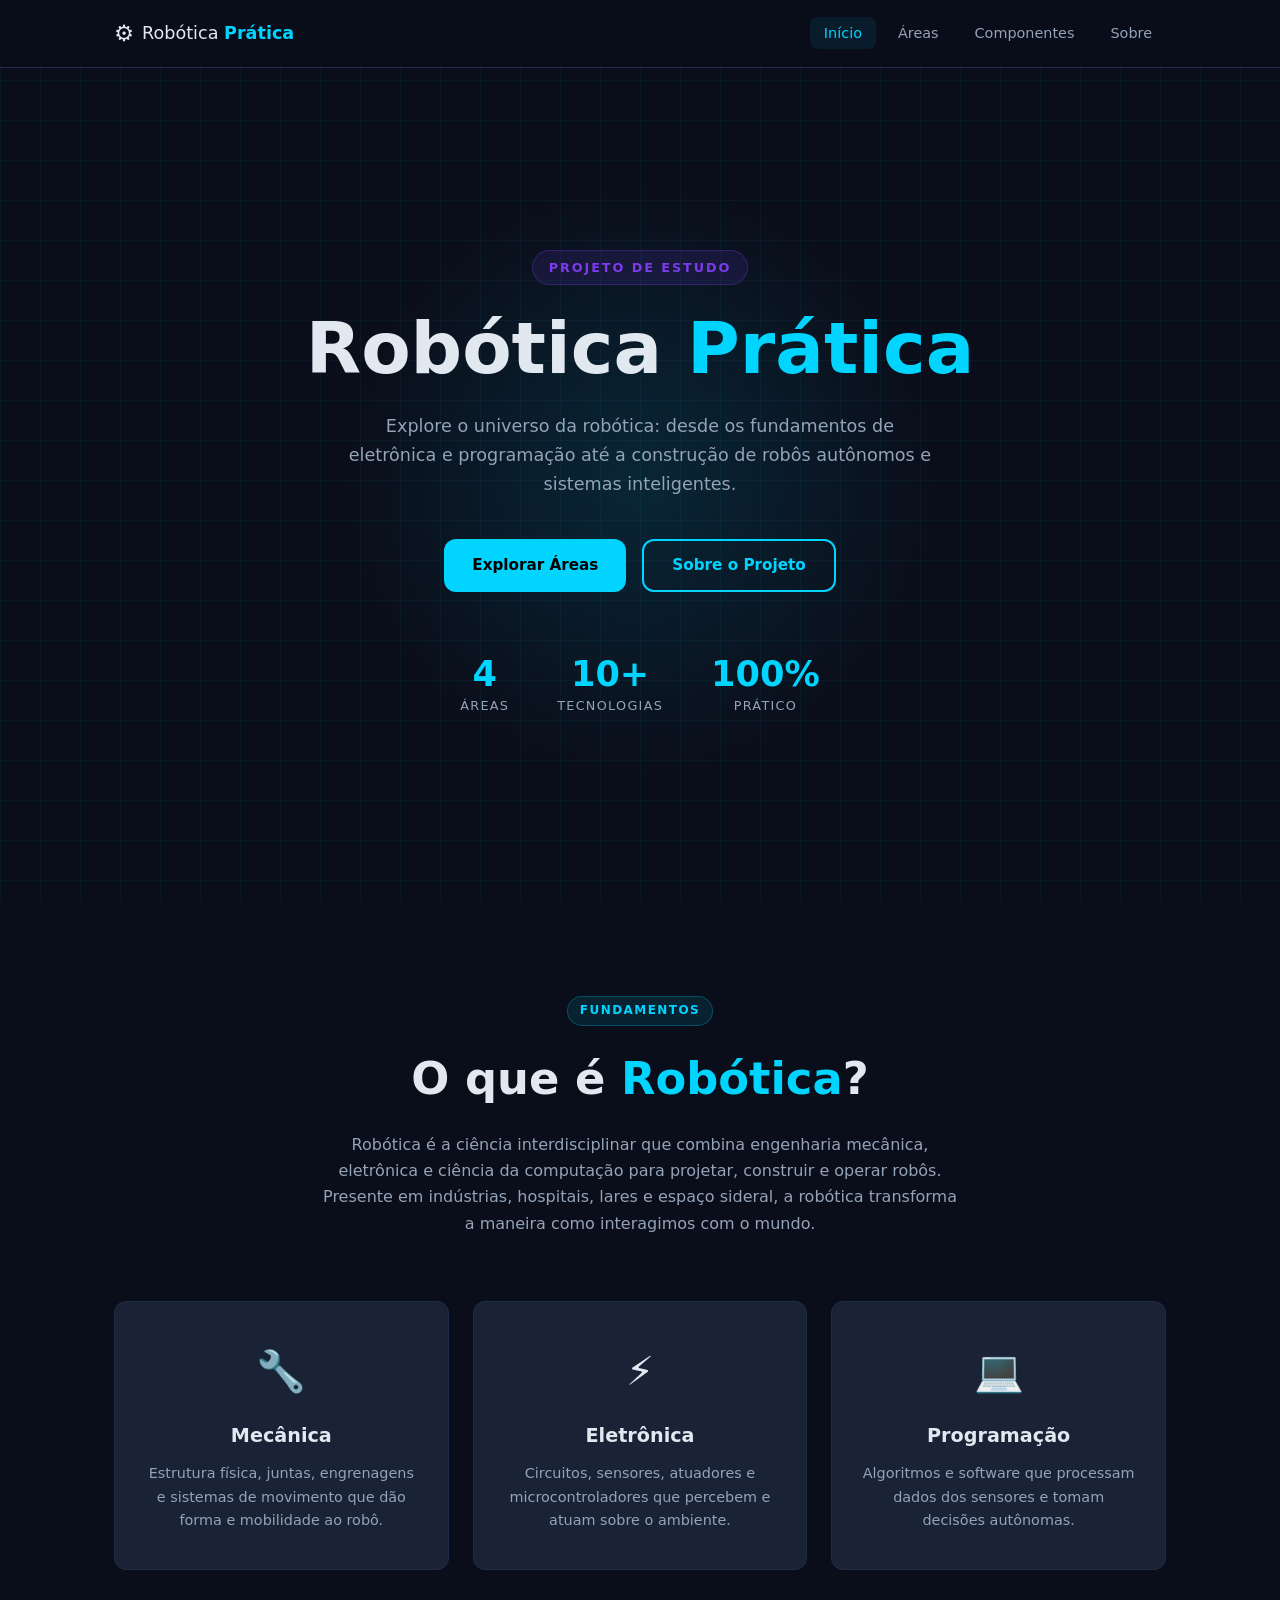
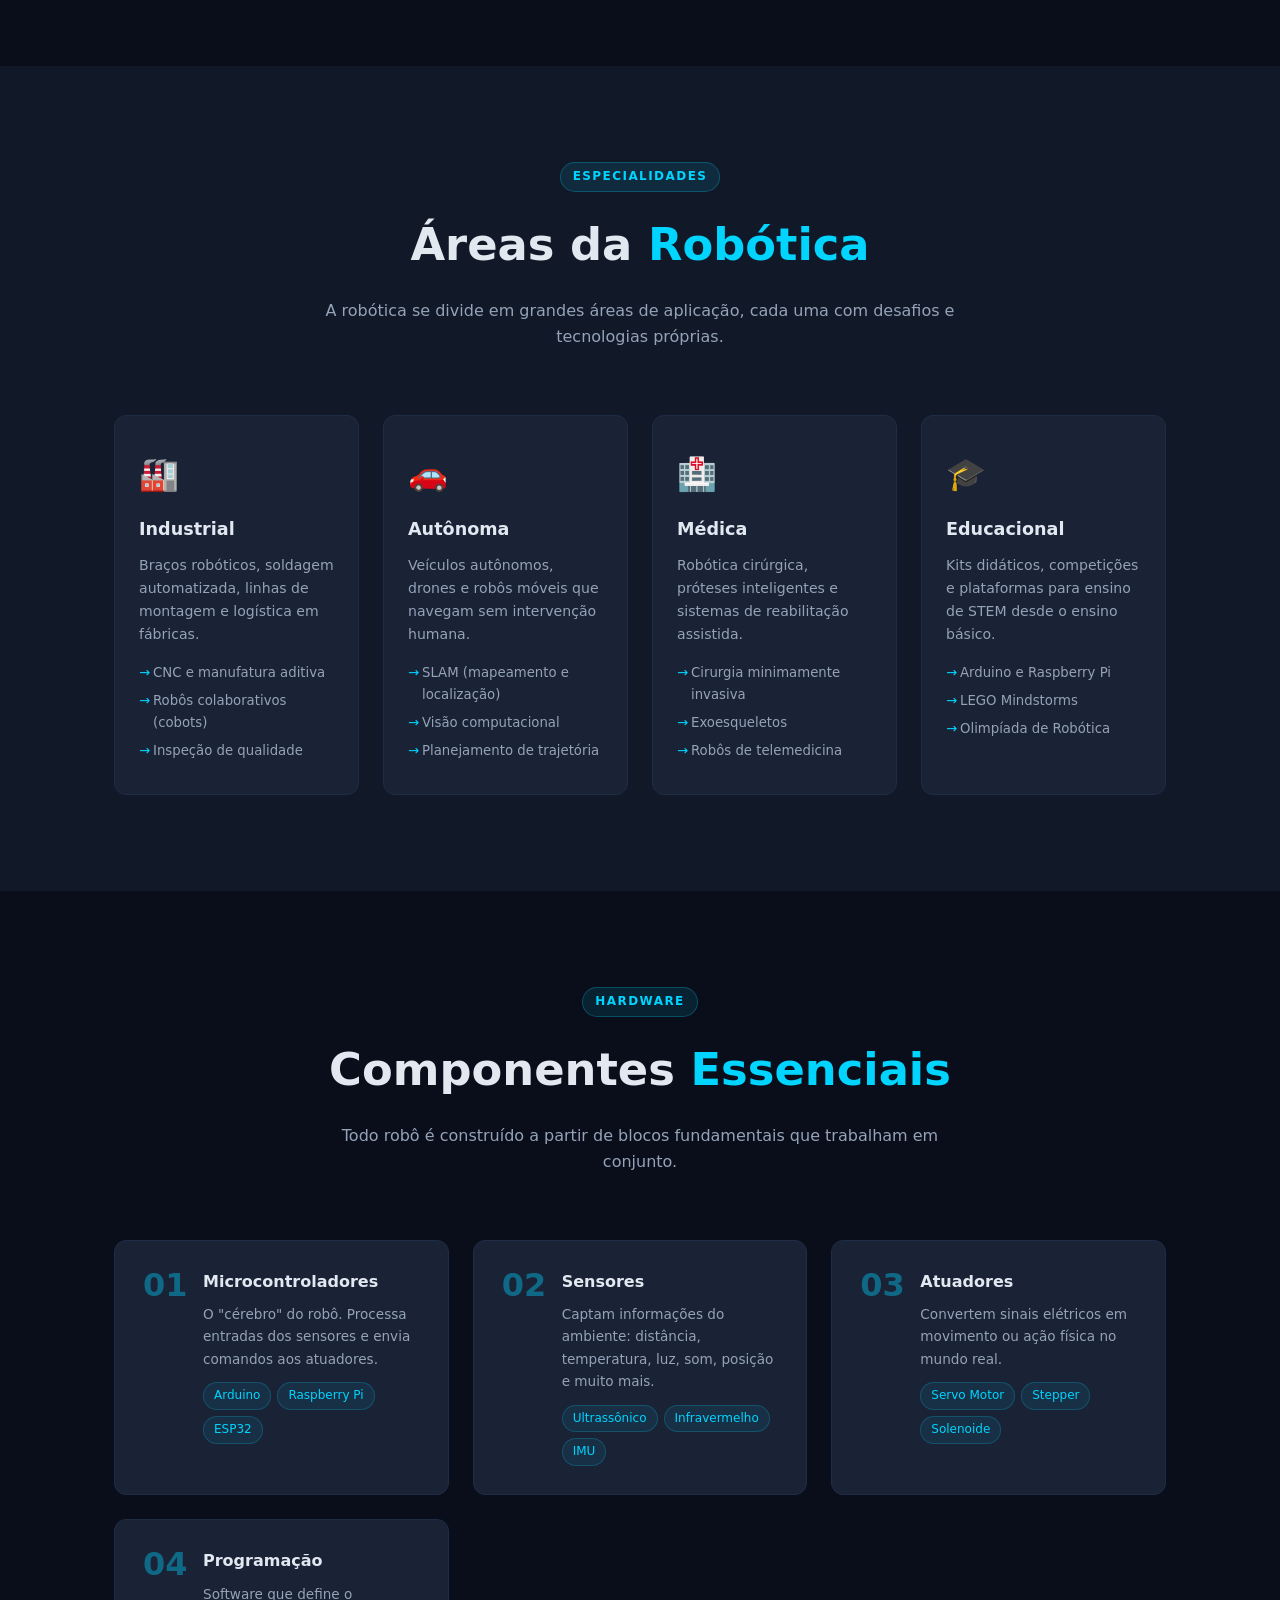
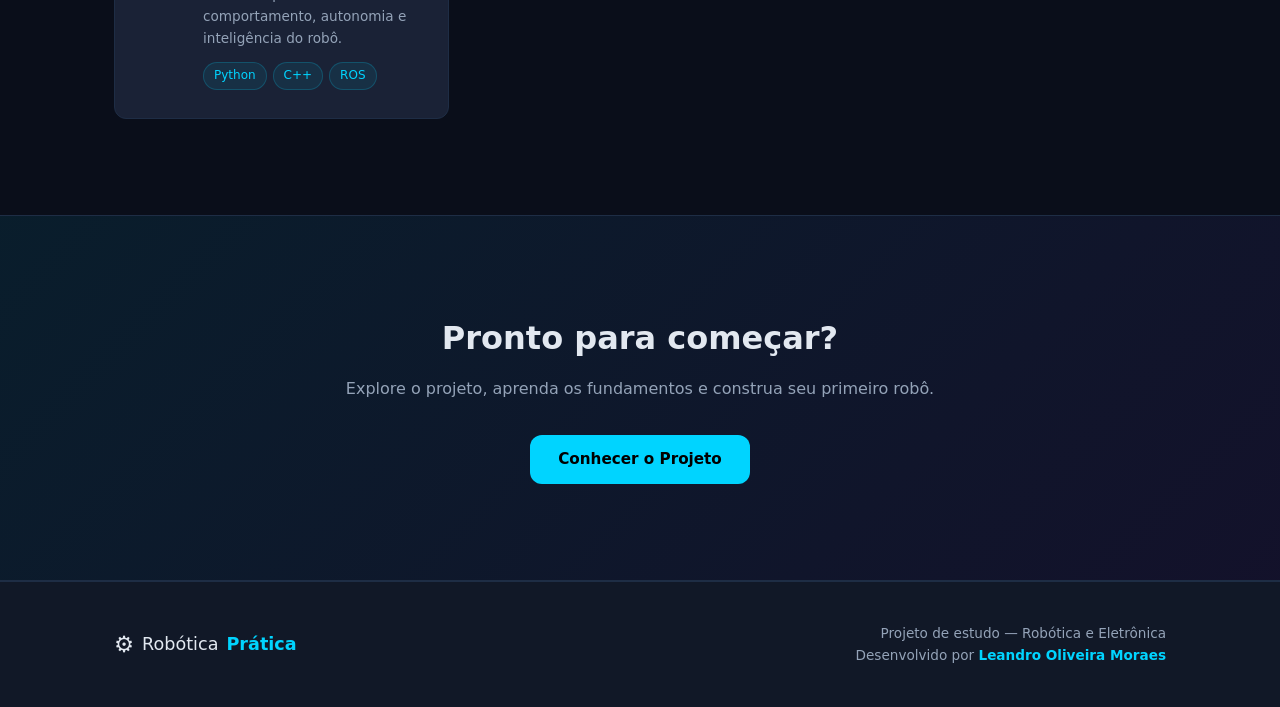
==== public_html/index.html @ e28485e6 "feat: estrutura inicial site robotica pratica" ====
<!DOCTYPE html>
<html lang="pt-br">
<head>
  <meta charset="UTF-8">
  <meta name="viewport" content="width=device-width, initial-scale=1.0">
  <title>Robótica Prática</title>
  <link rel="stylesheet" href="style.css">
</head>
<body>

  <!-- HEADER -->
  <header class="header" id="header">
    <div class="container header__inner">
      <a href="index.html" class="logo">
        <span class="logo__icon">⚙</span>
        <span>Robótica <strong>Prática</strong></span>
      </a>
      <nav class="nav" id="nav">
        <ul class="nav__list">
          <li><a href="index.html" class="nav__link active">Início</a></li>
          <li><a href="#areas" class="nav__link">Áreas</a></li>
          <li><a href="#componentes" class="nav__link">Componentes</a></li>
          <li><a href="sobre.html" class="nav__link">Sobre</a></li>
        </ul>
      </nav>
      <button class="hamburger" id="hamburger" aria-label="Menu">
        <span></span><span></span><span></span>
      </button>
    </div>
  </header>

  <!-- HERO -->
  <section class="hero">
    <div class="hero__bg">
      <div class="hero__grid"></div>
      <div class="hero__glow"></div>
    </div>
    <div class="container hero__content">
      <span class="hero__badge">Projeto de Estudo</span>
      <h1 class="hero__title">Robótica <span class="accent">Prática</span></h1>
      <p class="hero__subtitle">
        Explore o universo da robótica: desde os fundamentos de eletrônica e programação
        até a construção de robôs autônomos e sistemas inteligentes.
      </p>
      <div class="hero__actions">
        <a href="#areas" class="btn btn--primary">Explorar Áreas</a>
        <a href="sobre.html" class="btn btn--outline">Sobre o Projeto</a>
      </div>
      <div class="hero__stats">
        <div class="stat">
          <span class="stat__num">4</span>
          <span class="stat__label">Áreas</span>
        </div>
        <div class="stat">
          <span class="stat__num">10+</span>
          <span class="stat__label">Tecnologias</span>
        </div>
        <div class="stat">
          <span class="stat__num">100%</span>
          <span class="stat__label">Prático</span>
        </div>
      </div>
    </div>
  </section>

  <!-- O QUE É ROBÓTICA -->
  <section class="section" id="intro">
    <div class="container">
      <div class="section__header">
        <span class="tag">Fundamentos</span>
        <h2>O que é <span class="accent">Robótica</span>?</h2>
        <p>
          Robótica é a ciência interdisciplinar que combina engenharia mecânica, eletrônica
          e ciência da computação para projetar, construir e operar robôs. Presente em
          indústrias, hospitais, lares e espaço sideral, a robótica transforma a maneira
          como interagimos com o mundo.
        </p>
      </div>
      <div class="pillars">
        <div class="pillar">
          <div class="pillar__icon">🔧</div>
          <h3>Mecânica</h3>
          <p>Estrutura física, juntas, engrenagens e sistemas de movimento que dão forma e mobilidade ao robô.</p>
        </div>
        <div class="pillar">
          <div class="pillar__icon">⚡</div>
          <h3>Eletrônica</h3>
          <p>Circuitos, sensores, atuadores e microcontroladores que percebem e atuam sobre o ambiente.</p>
        </div>
        <div class="pillar">
          <div class="pillar__icon">💻</div>
          <h3>Programação</h3>
          <p>Algoritmos e software que processam dados dos sensores e tomam decisões autônomas.</p>
        </div>
      </div>
    </div>
  </section>

  <!-- ÁREAS -->
  <section class="section section--dark" id="areas">
    <div class="container">
      <div class="section__header">
        <span class="tag">Especialidades</span>
        <h2>Áreas da <span class="accent">Robótica</span></h2>
        <p>A robótica se divide em grandes áreas de aplicação, cada uma com desafios e tecnologias próprias.</p>
      </div>
      <div class="cards">
        <div class="card">
          <div class="card__icon">🏭</div>
          <h3>Industrial</h3>
          <p>Braços robóticos, soldagem automatizada, linhas de montagem e logística em fábricas.</p>
          <ul class="card__list">
            <li>CNC e manufatura aditiva</li>
            <li>Robôs colaborativos (cobots)</li>
            <li>Inspeção de qualidade</li>
          </ul>
        </div>
        <div class="card">
          <div class="card__icon">🚗</div>
          <h3>Autônoma</h3>
          <p>Veículos autônomos, drones e robôs móveis que navegam sem intervenção humana.</p>
          <ul class="card__list">
            <li>SLAM (mapeamento e localização)</li>
            <li>Visão computacional</li>
            <li>Planejamento de trajetória</li>
          </ul>
        </div>
        <div class="card">
          <div class="card__icon">🏥</div>
          <h3>Médica</h3>
          <p>Robótica cirúrgica, próteses inteligentes e sistemas de reabilitação assistida.</p>
          <ul class="card__list">
            <li>Cirurgia minimamente invasiva</li>
            <li>Exoesqueletos</li>
            <li>Robôs de telemedicina</li>
          </ul>
        </div>
        <div class="card">
          <div class="card__icon">🎓</div>
          <h3>Educacional</h3>
          <p>Kits didáticos, competições e plataformas para ensino de STEM desde o ensino básico.</p>
          <ul class="card__list">
            <li>Arduino e Raspberry Pi</li>
            <li>LEGO Mindstorms</li>
            <li>Olimpíada de Robótica</li>
          </ul>
        </div>
      </div>
    </div>
  </section>

  <!-- COMPONENTES -->
  <section class="section" id="componentes">
    <div class="container">
      <div class="section__header">
        <span class="tag">Hardware</span>
        <h2>Componentes <span class="accent">Essenciais</span></h2>
        <p>Todo robô é construído a partir de blocos fundamentais que trabalham em conjunto.</p>
      </div>
      <div class="components">
        <div class="component">
          <div class="component__num">01</div>
          <div class="component__body">
            <h3>Microcontroladores</h3>
            <p>O "cérebro" do robô. Processa entradas dos sensores e envia comandos aos atuadores.</p>
            <div class="tags">
              <span>Arduino</span><span>Raspberry Pi</span><span>ESP32</span>
            </div>
          </div>
        </div>
        <div class="component">
          <div class="component__num">02</div>
          <div class="component__body">
            <h3>Sensores</h3>
            <p>Captam informações do ambiente: distância, temperatura, luz, som, posição e muito mais.</p>
            <div class="tags">
              <span>Ultrassônico</span><span>Infravermelho</span><span>IMU</span>
            </div>
          </div>
        </div>
        <div class="component">
          <div class="component__num">03</div>
          <div class="component__body">
            <h3>Atuadores</h3>
            <p>Convertem sinais elétricos em movimento ou ação física no mundo real.</p>
            <div class="tags">
              <span>Servo Motor</span><span>Stepper</span><span>Solenoide</span>
            </div>
          </div>
        </div>
        <div class="component">
          <div class="component__num">04</div>
          <div class="component__body">
            <h3>Programação</h3>
            <p>Software que define o comportamento, autonomia e inteligência do robô.</p>
            <div class="tags">
              <span>Python</span><span>C++</span><span>ROS</span>
            </div>
          </div>
        </div>
      </div>
    </div>
  </section>

  <!-- CTA -->
  <section class="cta">
    <div class="container cta__inner">
      <h2>Pronto para começar?</h2>
      <p>Explore o projeto, aprenda os fundamentos e construa seu primeiro robô.</p>
      <a href="sobre.html" class="btn btn--primary">Conhecer o Projeto</a>
    </div>
  </section>

  <!-- FOOTER -->
  <footer class="footer">
    <div class="container footer__inner">
      <span class="logo"><span class="logo__icon">⚙</span> Robótica <strong>Prática</strong></span>
      <div class="footer__right">
        <p>Projeto de estudo — Robótica e Eletrônica</p>
        <p class="footer__author">Desenvolvido por <strong>Leandro Oliveira Moraes</strong></p>
      </div>
    </div>
  </footer>

  <script src="fixedmenu.js"></script>
  <script src="responsivemenu.js"></script>
</body>
</html>
---- public_html/style.css ----
/* ── Reset & Base ─────────────────────────────────────────────────────────── */
*, *::before, *::after { box-sizing: border-box; margin: 0; padding: 0; }

:root {
  --bg:        #0a0e1a;
  --surface:   #111827;
  --card:      #1a2236;
  --border:    #1e2d45;
  --accent:    #00d4ff;
  --accent2:   #7c3aed;
  --text:      #e2e8f0;
  --muted:     #94a3b8;
  --header-h:  68px;
  --radius:    12px;
  --transition: 0.25s ease;
}

html { scroll-behavior: smooth; }

body {
  font-family: 'Segoe UI', system-ui, sans-serif;
  background: var(--bg);
  color: var(--text);
  line-height: 1.65;
  overflow-x: hidden;
}

/* ── Utilities ────────────────────────────────────────────────────────────── */
.container {
  max-width: 1100px;
  margin: 0 auto;
  padding: 0 24px;
}

.accent { color: var(--accent); }

.tag {
  display: inline-block;
  font-size: .75rem;
  font-weight: 700;
  letter-spacing: .12em;
  text-transform: uppercase;
  color: var(--accent);
  background: rgba(0, 212, 255, .1);
  border: 1px solid rgba(0, 212, 255, .25);
  padding: 4px 12px;
  border-radius: 999px;
  margin-bottom: 16px;
}

.btn {
  display: inline-flex;
  align-items: center;
  gap: 8px;
  padding: 12px 28px;
  border-radius: var(--radius);
  font-weight: 600;
  font-size: .95rem;
  text-decoration: none;
  transition: var(--transition);
  cursor: pointer;
  border: none;
}

.btn--primary {
  background: var(--accent);
  color: #000;
}
.btn--primary:hover { background: #33ddff; transform: translateY(-2px); }

.btn--outline {
  background: transparent;
  border: 2px solid var(--accent);
  color: var(--accent);
}
.btn--outline:hover { background: rgba(0,212,255,.1); transform: translateY(-2px); }

/* ── Header ───────────────────────────────────────────────────────────────── */
.header {
  position: fixed;
  top: 0; left: 0; right: 0;
  height: var(--header-h);
  background: rgba(10, 14, 26, .85);
  backdrop-filter: blur(12px);
  border-bottom: 1px solid var(--border);
  z-index: 1000;
  transition: background var(--transition), box-shadow var(--transition);
}

.header.scrolled {
  background: rgba(10, 14, 26, .97);
  box-shadow: 0 4px 24px rgba(0,0,0,.4);
}

.header__inner {
  display: flex;
  align-items: center;
  justify-content: space-between;
  height: 100%;
}

.logo {
  display: flex;
  align-items: center;
  gap: 8px;
  text-decoration: none;
  color: var(--text);
  font-size: 1.1rem;
  font-weight: 500;
}
.logo strong { color: var(--accent); }
.logo__icon { font-size: 1.4rem; }

.nav__list {
  display: flex;
  gap: 8px;
  list-style: none;
}

.nav__link {
  text-decoration: none;
  color: var(--muted);
  font-size: .9rem;
  padding: 8px 14px;
  border-radius: 8px;
  transition: var(--transition);
}
.nav__link:hover, .nav__link.active {
  color: var(--accent);
  background: rgba(0, 212, 255, .08);
}

/* Hamburger */
.hamburger {
  display: none;
  flex-direction: column;
  gap: 5px;
  background: none;
  border: none;
  cursor: pointer;
  padding: 8px;
}
.hamburger span {
  display: block;
  width: 24px;
  height: 2px;
  background: var(--text);
  border-radius: 2px;
  transition: var(--transition);
}
.hamburger.open span:nth-child(1) { transform: translateY(7px) rotate(45deg); }
.hamburger.open span:nth-child(2) { opacity: 0; }
.hamburger.open span:nth-child(3) { transform: translateY(-7px) rotate(-45deg); }

/* ── Hero ─────────────────────────────────────────────────────────────────── */
.hero {
  position: relative;
  min-height: 100vh;
  display: flex;
  align-items: center;
  padding-top: var(--header-h);
  overflow: hidden;
}

.hero__bg {
  position: absolute;
  inset: 0;
  pointer-events: none;
}

.hero__grid {
  position: absolute;
  inset: 0;
  background-image:
    linear-gradient(rgba(0,212,255,.05) 1px, transparent 1px),
    linear-gradient(90deg, rgba(0,212,255,.05) 1px, transparent 1px);
  background-size: 40px 40px;
}

.hero__glow {
  position: absolute;
  top: 20%;
  left: 50%;
  transform: translateX(-50%);
  width: 600px;
  height: 600px;
  background: radial-gradient(circle, rgba(0,212,255,.12) 0%, transparent 70%);
}

.hero__content {
  position: relative;
  text-align: center;
  padding: 80px 24px;
}

.hero__badge {
  display: inline-block;
  font-size: .8rem;
  font-weight: 700;
  letter-spacing: .15em;
  text-transform: uppercase;
  color: var(--accent2);
  background: rgba(124, 58, 237, .12);
  border: 1px solid rgba(124, 58, 237, .3);
  padding: 6px 16px;
  border-radius: 999px;
  margin-bottom: 24px;
}

.hero__title {
  font-size: clamp(2.5rem, 6vw, 4.5rem);
  font-weight: 800;
  line-height: 1.1;
  margin-bottom: 24px;
}

.hero__subtitle {
  max-width: 600px;
  margin: 0 auto 40px;
  color: var(--muted);
  font-size: 1.1rem;
}

.hero__actions {
  display: flex;
  gap: 16px;
  justify-content: center;
  flex-wrap: wrap;
  margin-bottom: 64px;
}

.hero__stats {
  display: flex;
  gap: 48px;
  justify-content: center;
  flex-wrap: wrap;
}

.stat { text-align: center; }
.stat__num {
  display: block;
  font-size: 2.2rem;
  font-weight: 800;
  color: var(--accent);
  line-height: 1;
}
.stat__label {
  font-size: .8rem;
  color: var(--muted);
  text-transform: uppercase;
  letter-spacing: .1em;
}

/* ── Sections ─────────────────────────────────────────────────────────────── */
.section {
  padding: 96px 0;
}

.section--dark {
  background: var(--surface);
}

.section__header {
  text-align: center;
  max-width: 640px;
  margin: 0 auto 64px;
}

.section__header h2 {
  font-size: clamp(1.8rem, 3.5vw, 2.8rem);
  font-weight: 800;
  margin-bottom: 16px;
}

.section__header p {
  color: var(--muted);
}

/* ── Pillars ──────────────────────────────────────────────────────────────── */
.pillars {
  display: grid;
  grid-template-columns: repeat(auto-fit, minmax(260px, 1fr));
  gap: 24px;
}

.pillar {
  background: var(--card);
  border: 1px solid var(--border);
  border-radius: var(--radius);
  padding: 36px 28px;
  text-align: center;
  transition: var(--transition);
}
.pillar:hover {
  border-color: var(--accent);
  transform: translateY(-4px);
}
.pillar__icon { font-size: 2.5rem; margin-bottom: 16px; }
.pillar h3 { font-size: 1.2rem; margin-bottom: 10px; }
.pillar p  { color: var(--muted); font-size: .9rem; }

/* ── Cards ────────────────────────────────────────────────────────────────── */
.cards {
  display: grid;
  grid-template-columns: repeat(auto-fit, minmax(240px, 1fr));
  gap: 24px;
}

.card {
  background: var(--card);
  border: 1px solid var(--border);
  border-radius: var(--radius);
  padding: 32px 24px;
  transition: var(--transition);
}
.card:hover {
  border-color: var(--accent);
  transform: translateY(-4px);
}
.card__icon { font-size: 2rem; margin-bottom: 14px; }
.card h3    { font-size: 1.1rem; margin-bottom: 10px; }
.card p     { color: var(--muted); font-size: .88rem; margin-bottom: 16px; }

.card__list {
  list-style: none;
  display: flex;
  flex-direction: column;
  gap: 6px;
}
.card__list li {
  font-size: .83rem;
  color: var(--muted);
  padding-left: 14px;
  position: relative;
}
.card__list li::before {
  content: '→';
  position: absolute;
  left: 0;
  color: var(--accent);
}

/* ── Components ───────────────────────────────────────────────────────────── */
.components {
  display: grid;
  grid-template-columns: repeat(auto-fit, minmax(280px, 1fr));
  gap: 24px;
}

.component {
  display: flex;
  gap: 20px;
  align-items: flex-start;
  background: var(--card);
  border: 1px solid var(--border);
  border-radius: var(--radius);
  padding: 28px;
  transition: var(--transition);
}
.component:hover { border-color: var(--accent); }

.component__num {
  font-size: 2rem;
  font-weight: 800;
  color: var(--accent);
  opacity: .4;
  line-height: 1;
  min-width: 40px;
}

.component__body h3 { font-size: 1rem; margin-bottom: 8px; }
.component__body p  { color: var(--muted); font-size: .85rem; margin-bottom: 12px; }

.tags {
  display: flex;
  flex-wrap: wrap;
  gap: 6px;
}
.tags span {
  font-size: .75rem;
  padding: 3px 10px;
  border-radius: 999px;
  background: rgba(0,212,255,.08);
  border: 1px solid rgba(0,212,255,.2);
  color: var(--accent);
}

/* ── CTA ──────────────────────────────────────────────────────────────────── */
.cta {
  padding: 96px 0;
  background: linear-gradient(135deg, rgba(0,212,255,.08) 0%, rgba(124,58,237,.08) 100%);
  border-top: 1px solid var(--border);
  border-bottom: 1px solid var(--border);
}
.cta__inner { text-align: center; }
.cta__inner h2 { font-size: 2rem; font-weight: 800; margin-bottom: 12px; }
.cta__inner p  { color: var(--muted); margin-bottom: 32px; }

/* ── Footer ───────────────────────────────────────────────────────────────── */
.footer {
  background: var(--surface);
  border-top: 1px solid var(--border);
  padding: 40px 0;
}
.footer__inner {
  display: flex;
  align-items: center;
  justify-content: space-between;
  flex-wrap: wrap;
  gap: 12px;
}
.footer__inner p { color: var(--muted); font-size: .85rem; }
.footer__right   { text-align: right; }
.footer__author strong { color: var(--accent); }

/* ── Page Hero (sobre.html) ───────────────────────────────────────────────── */
.page-hero {
  padding: calc(var(--header-h) + 64px) 0 64px;
  text-align: center;
}
.page-hero h1 {
  font-size: clamp(2rem, 4vw, 3rem);
  font-weight: 800;
  margin-bottom: 16px;
}
.page-hero p { color: var(--muted); max-width: 560px; margin: 0 auto; }

/* ── About Grid ───────────────────────────────────────────────────────────── */
.about-grid {
  display: grid;
  grid-template-columns: 1fr 1fr;
  gap: 64px;
  align-items: start;
}
.about-text h2   { font-size: 1.8rem; font-weight: 800; margin-bottom: 16px; }
.about-text p    { color: var(--muted); margin-bottom: 16px; }

.about-highlights { display: flex; flex-direction: column; gap: 20px; }
.highlight {
  display: flex;
  gap: 16px;
  align-items: flex-start;
  background: var(--card);
  border: 1px solid var(--border);
  border-radius: var(--radius);
  padding: 20px;
}
.highlight__icon { font-size: 1.6rem; }
.highlight h4    { font-size: .95rem; margin-bottom: 4px; }
.highlight p     { color: var(--muted); font-size: .85rem; }

/* ── Tech Grid ────────────────────────────────────────────────────────────── */
.tech-grid {
  display: grid;
  grid-template-columns: repeat(auto-fit, minmax(220px, 1fr));
  gap: 20px;
}
.tech-card {
  background: var(--card);
  border: 1px solid var(--border);
  border-radius: var(--radius);
  padding: 28px 24px;
  transition: var(--transition);
}
.tech-card:hover { border-color: var(--accent); transform: translateY(-3px); }
.tech-card__icon { font-size: 1.8rem; margin-bottom: 12px; }
.tech-card h3    { font-size: 1rem; margin-bottom: 8px; }
.tech-card p     { color: var(--muted); font-size: .85rem; }

/* ── Roadmap ──────────────────────────────────────────────────────────────── */
.roadmap {
  max-width: 700px;
  margin: 0 auto;
  display: flex;
  flex-direction: column;
  gap: 0;
}
.roadmap__item {
  display: flex;
  gap: 24px;
  position: relative;
  padding-bottom: 36px;
}
.roadmap__item:last-child { padding-bottom: 0; }
.roadmap__item:not(:last-child)::before {
  content: '';
  position: absolute;
  left: 19px;
  top: 44px;
  bottom: 0;
  width: 2px;
  background: var(--border);
}

.roadmap__marker {
  width: 40px;
  height: 40px;
  border-radius: 50%;
  display: flex;
  align-items: center;
  justify-content: center;
  font-size: .85rem;
  font-weight: 700;
  flex-shrink: 0;
  background: var(--card);
  border: 2px solid var(--border);
  color: var(--muted);
}
.roadmap__marker.done {
  background: rgba(0,212,255,.12);
  border-color: var(--accent);
  color: var(--accent);
}
.roadmap__marker.active {
  background: rgba(124,58,237,.15);
  border-color: var(--accent2);
  color: var(--accent2);
}

.roadmap__content { padding-top: 8px; }
.roadmap__content h3 { font-size: 1rem; margin-bottom: 6px; }
.roadmap__content p  { color: var(--muted); font-size: .88rem; }

/* ── Responsive ───────────────────────────────────────────────────────────── */
@media (max-width: 768px) {
  .hamburger { display: flex; }

  .nav {
    display: none;
    position: fixed;
    top: var(--header-h);
    left: 0; right: 0;
    background: var(--surface);
    border-bottom: 1px solid var(--border);
    padding: 16px 0;
  }
  .nav.open { display: block; }
  .nav__list { flex-direction: column; gap: 0; padding: 0 16px; }
  .nav__link { display: block; padding: 12px 16px; }

  .about-grid { grid-template-columns: 1fr; gap: 40px; }

  .footer__inner { flex-direction: column; text-align: center; }

  .hero__stats { gap: 32px; }
}
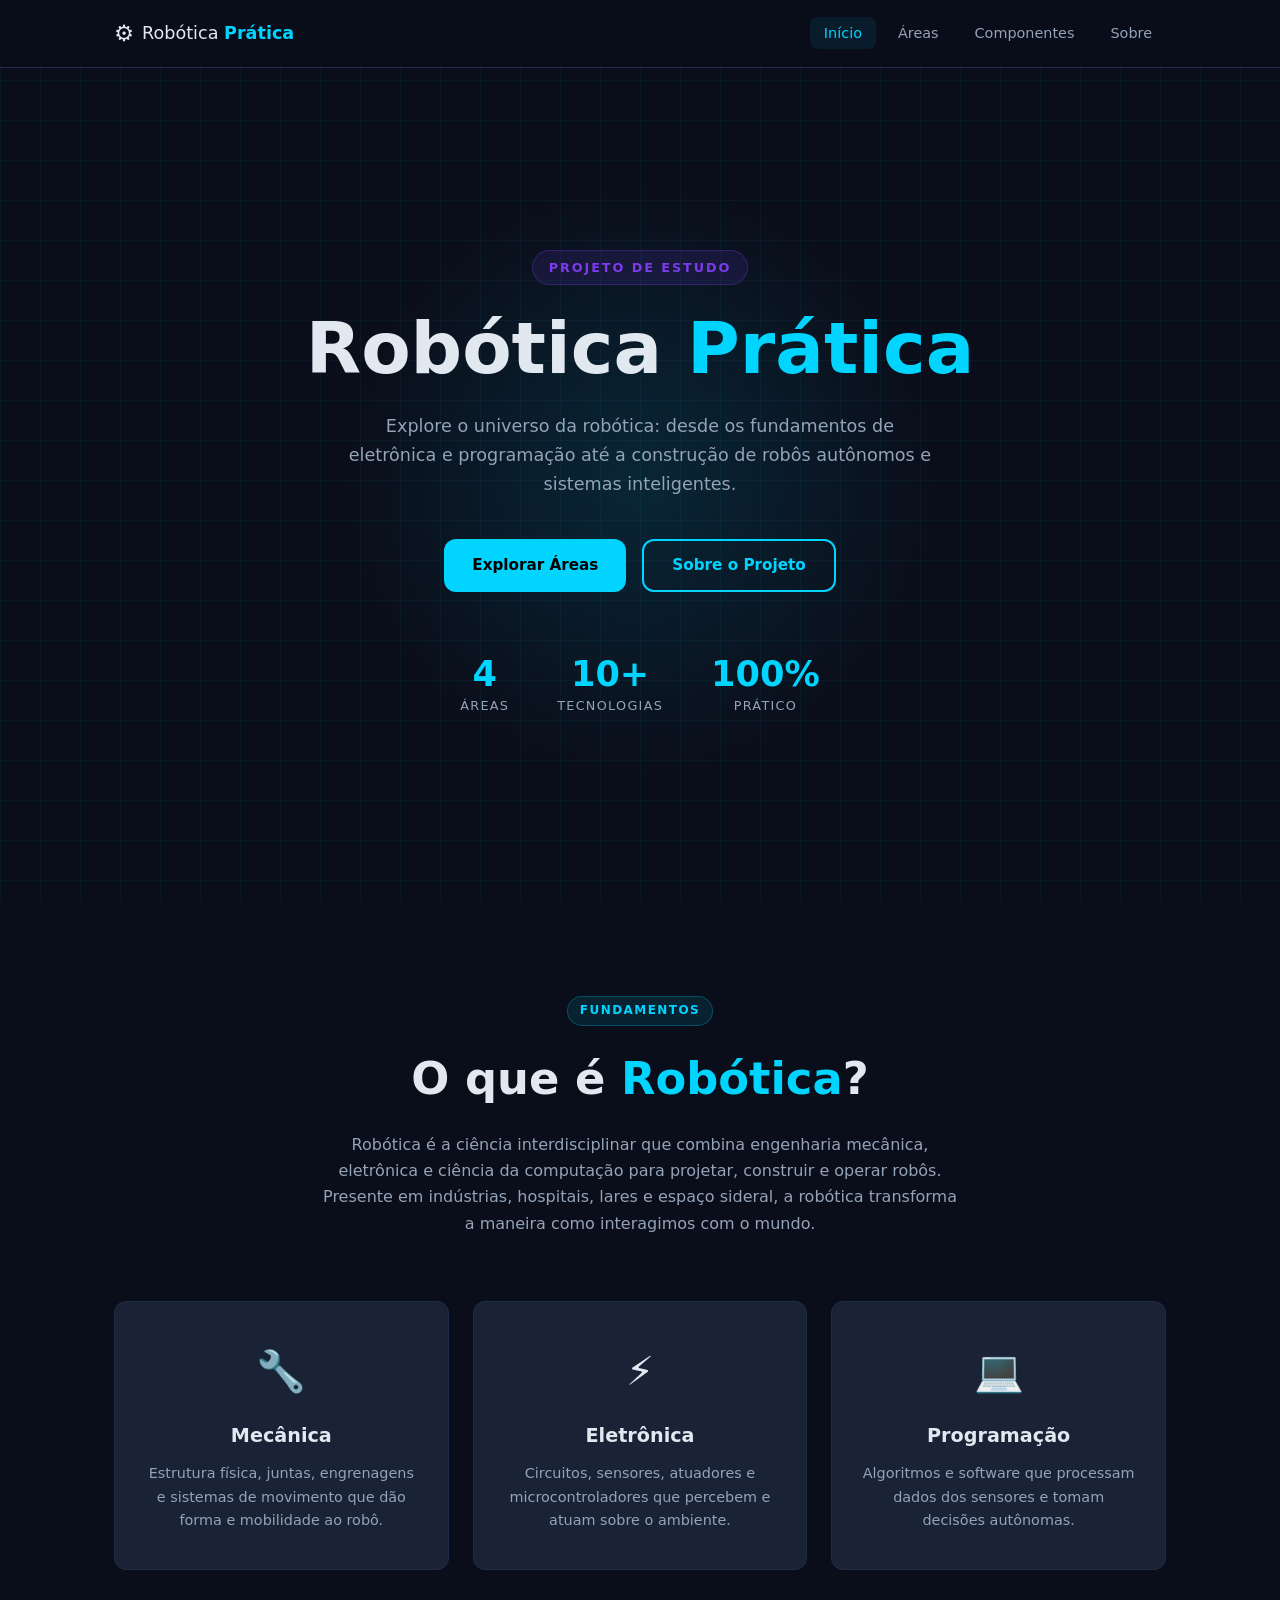
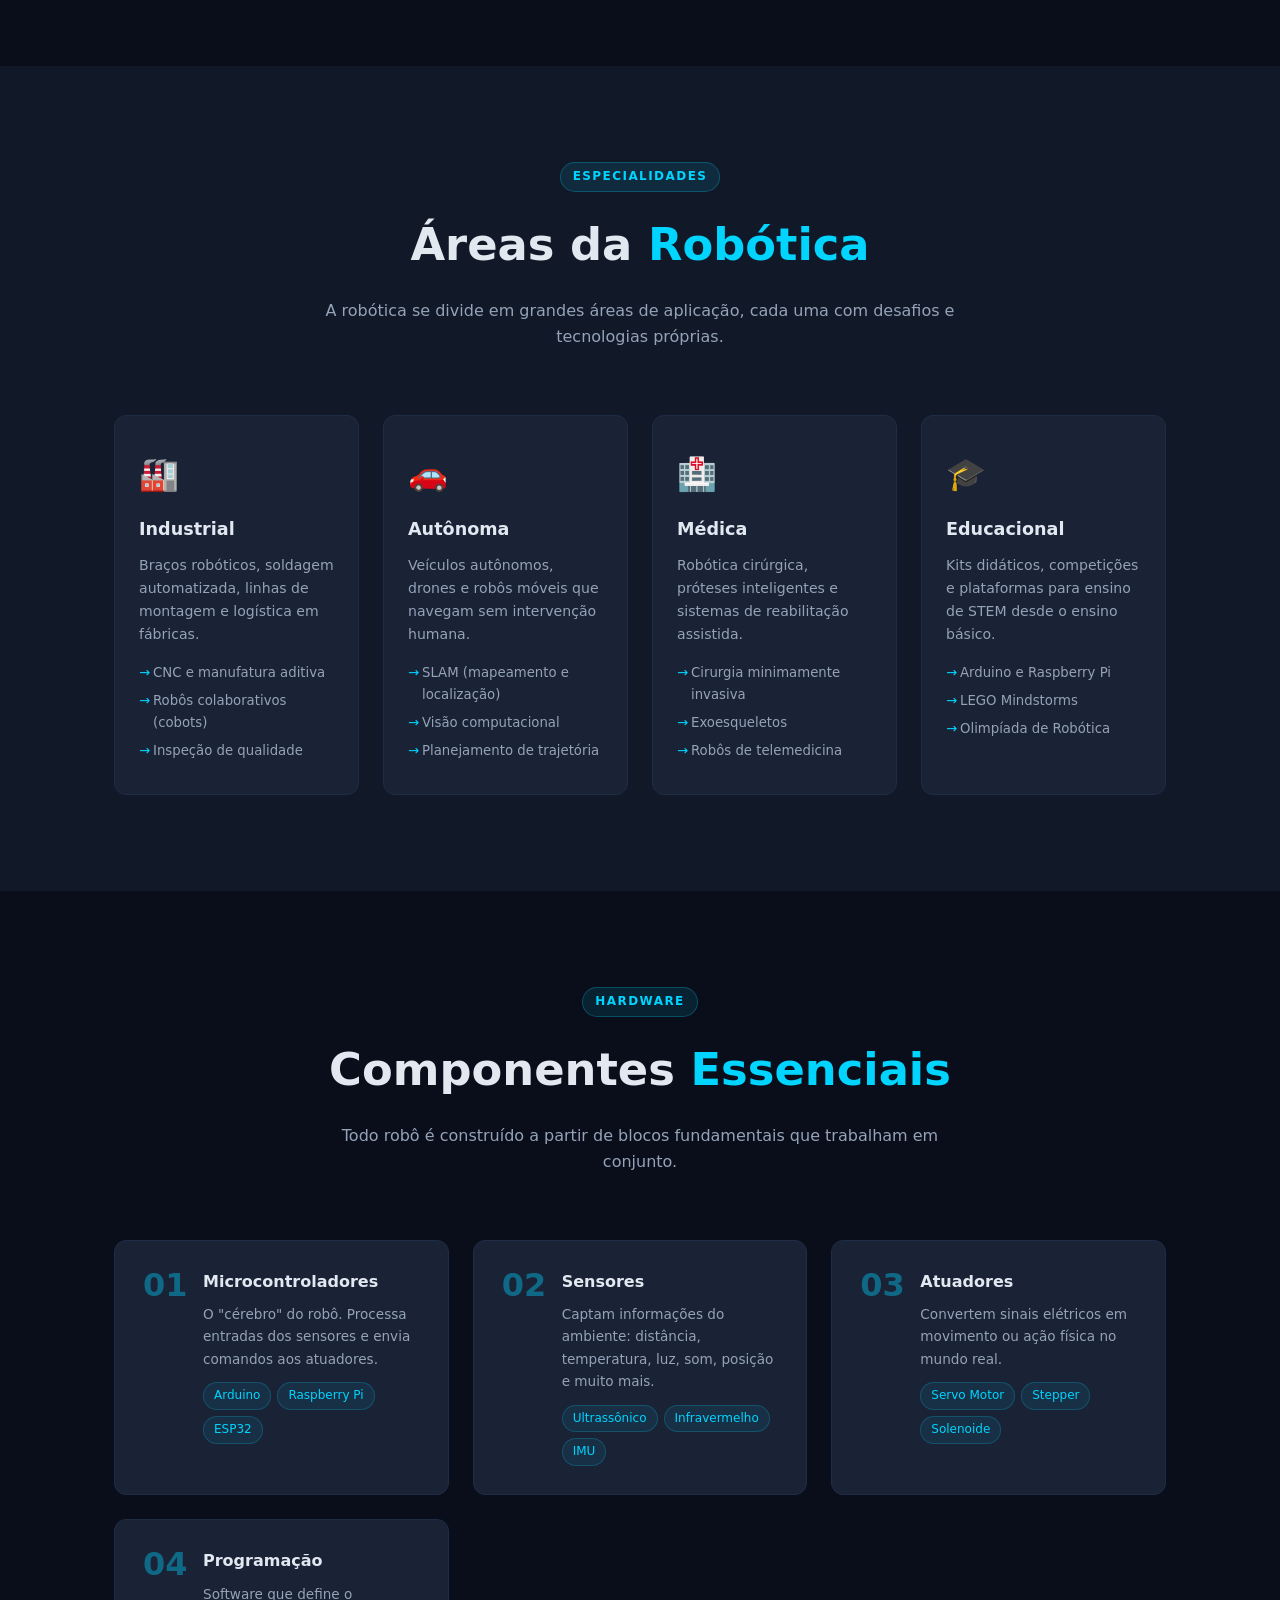
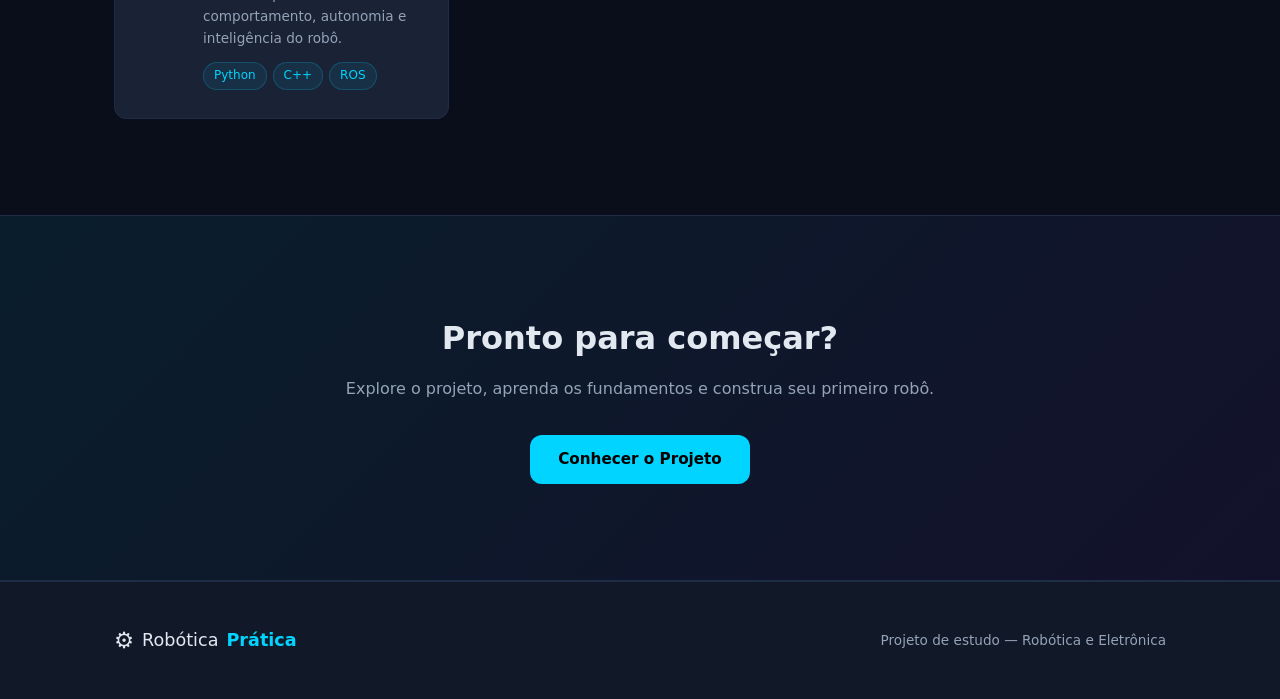
==== commit 34cf69b1: "Modernização completa do site Robótica Prática - index.html: hero animado, seções de áreas (industri" ====
--- a/public_html/index.html
+++ b/public_html/index.html
@@ -215,10 +215,7 @@
   <footer class="footer">
     <div class="container footer__inner">
       <span class="logo"><span class="logo__icon">⚙</span> Robótica <strong>Prática</strong></span>
-      <div class="footer__right">
-        <p>Projeto de estudo — Robótica e Eletrônica</p>
-        <p class="footer__author">Desenvolvido por <strong>Leandro Oliveira Moraes</strong></p>
-      </div>
+      <p>Projeto de estudo — Robótica e Eletrônica</p>
     </div>
   </footer>
 
--- a/public_html/style.css
+++ b/public_html/style.css
@@ -410,8 +410,6 @@
   gap: 12px;
 }
 .footer__inner p { color: var(--muted); font-size: .85rem; }
-.footer__right   { text-align: right; }
-.footer__author strong { color: var(--accent); }
 
 /* ── Page Hero (sobre.html) ───────────────────────────────────────────────── */
 .page-hero {
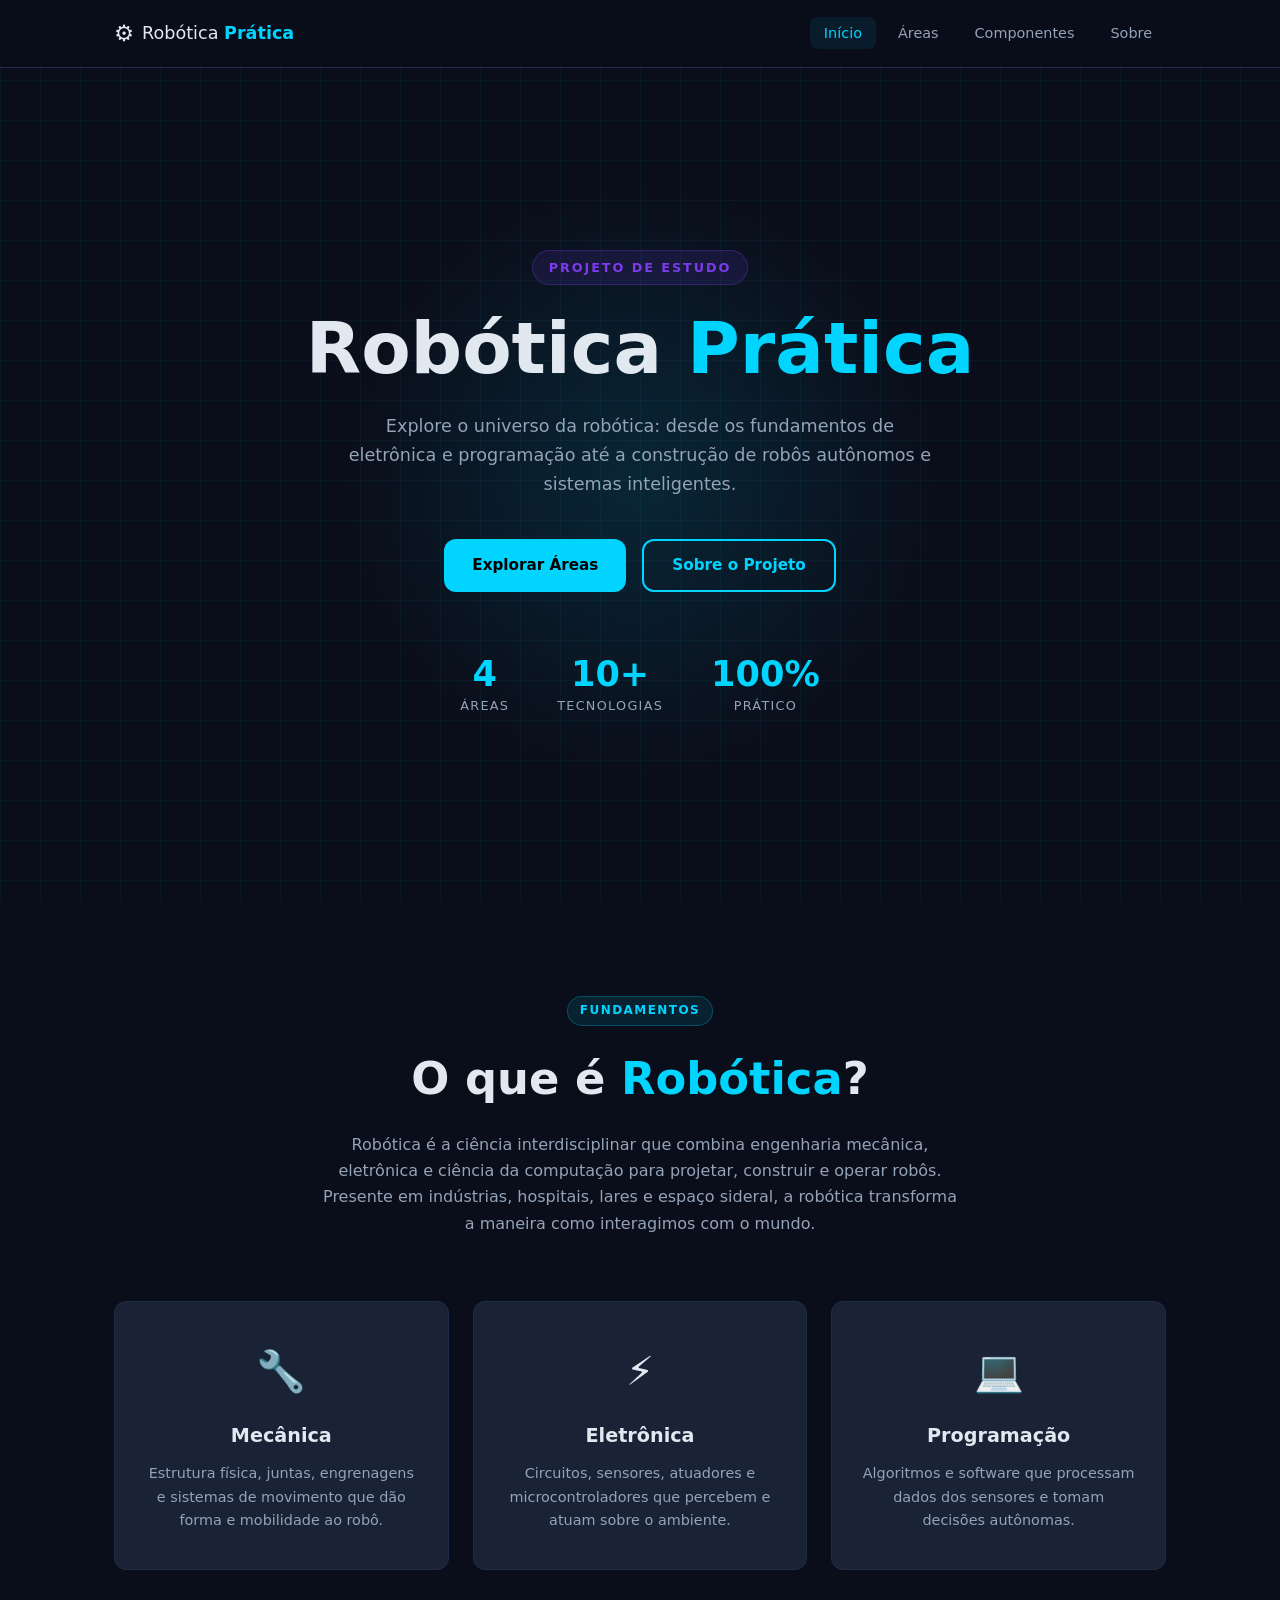
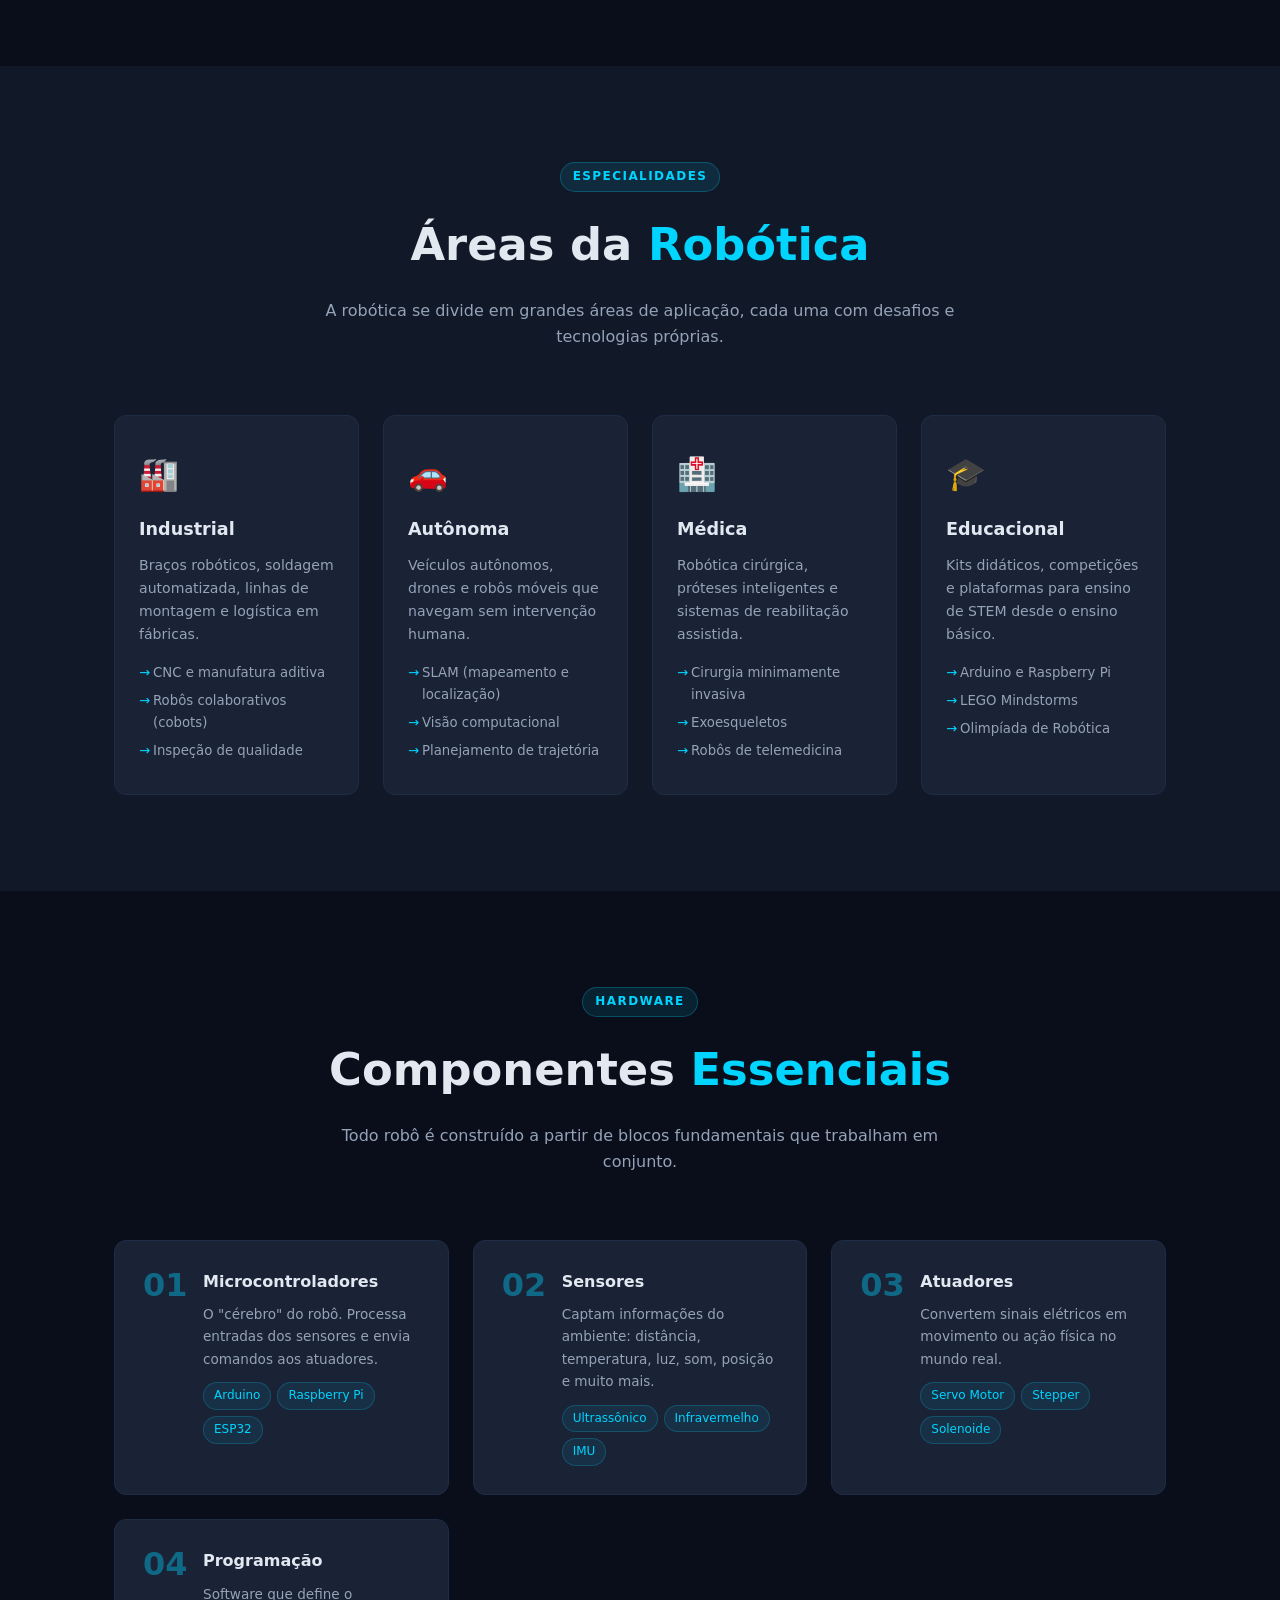
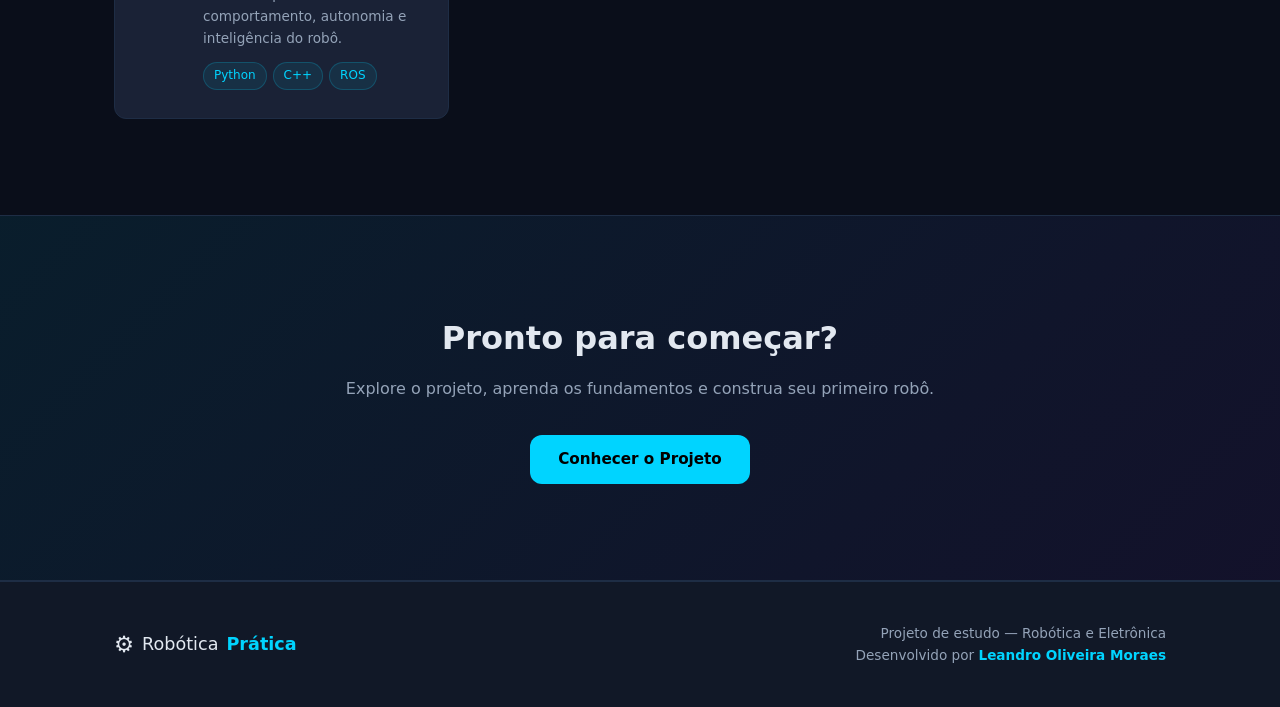
==== commit ed333ab5: "Adiciona 'Desenvolvido por Leandro Oliveira Moraes' no rodapé" ====
--- a/public_html/index.html
+++ b/public_html/index.html
@@ -215,7 +215,10 @@
   <footer class="footer">
     <div class="container footer__inner">
       <span class="logo"><span class="logo__icon">⚙</span> Robótica <strong>Prática</strong></span>
-      <p>Projeto de estudo — Robótica e Eletrônica</p>
+      <div class="footer__right">
+        <p>Projeto de estudo — Robótica e Eletrônica</p>
+        <p class="footer__author">Desenvolvido por <strong>Leandro Oliveira Moraes</strong></p>
+      </div>
     </div>
   </footer>
 
--- a/public_html/style.css
+++ b/public_html/style.css
@@ -410,6 +410,8 @@
   gap: 12px;
 }
 .footer__inner p { color: var(--muted); font-size: .85rem; }
+.footer__right   { text-align: right; }
+.footer__author strong { color: var(--accent); }
 
 /* ── Page Hero (sobre.html) ───────────────────────────────────────────────── */
 .page-hero {
